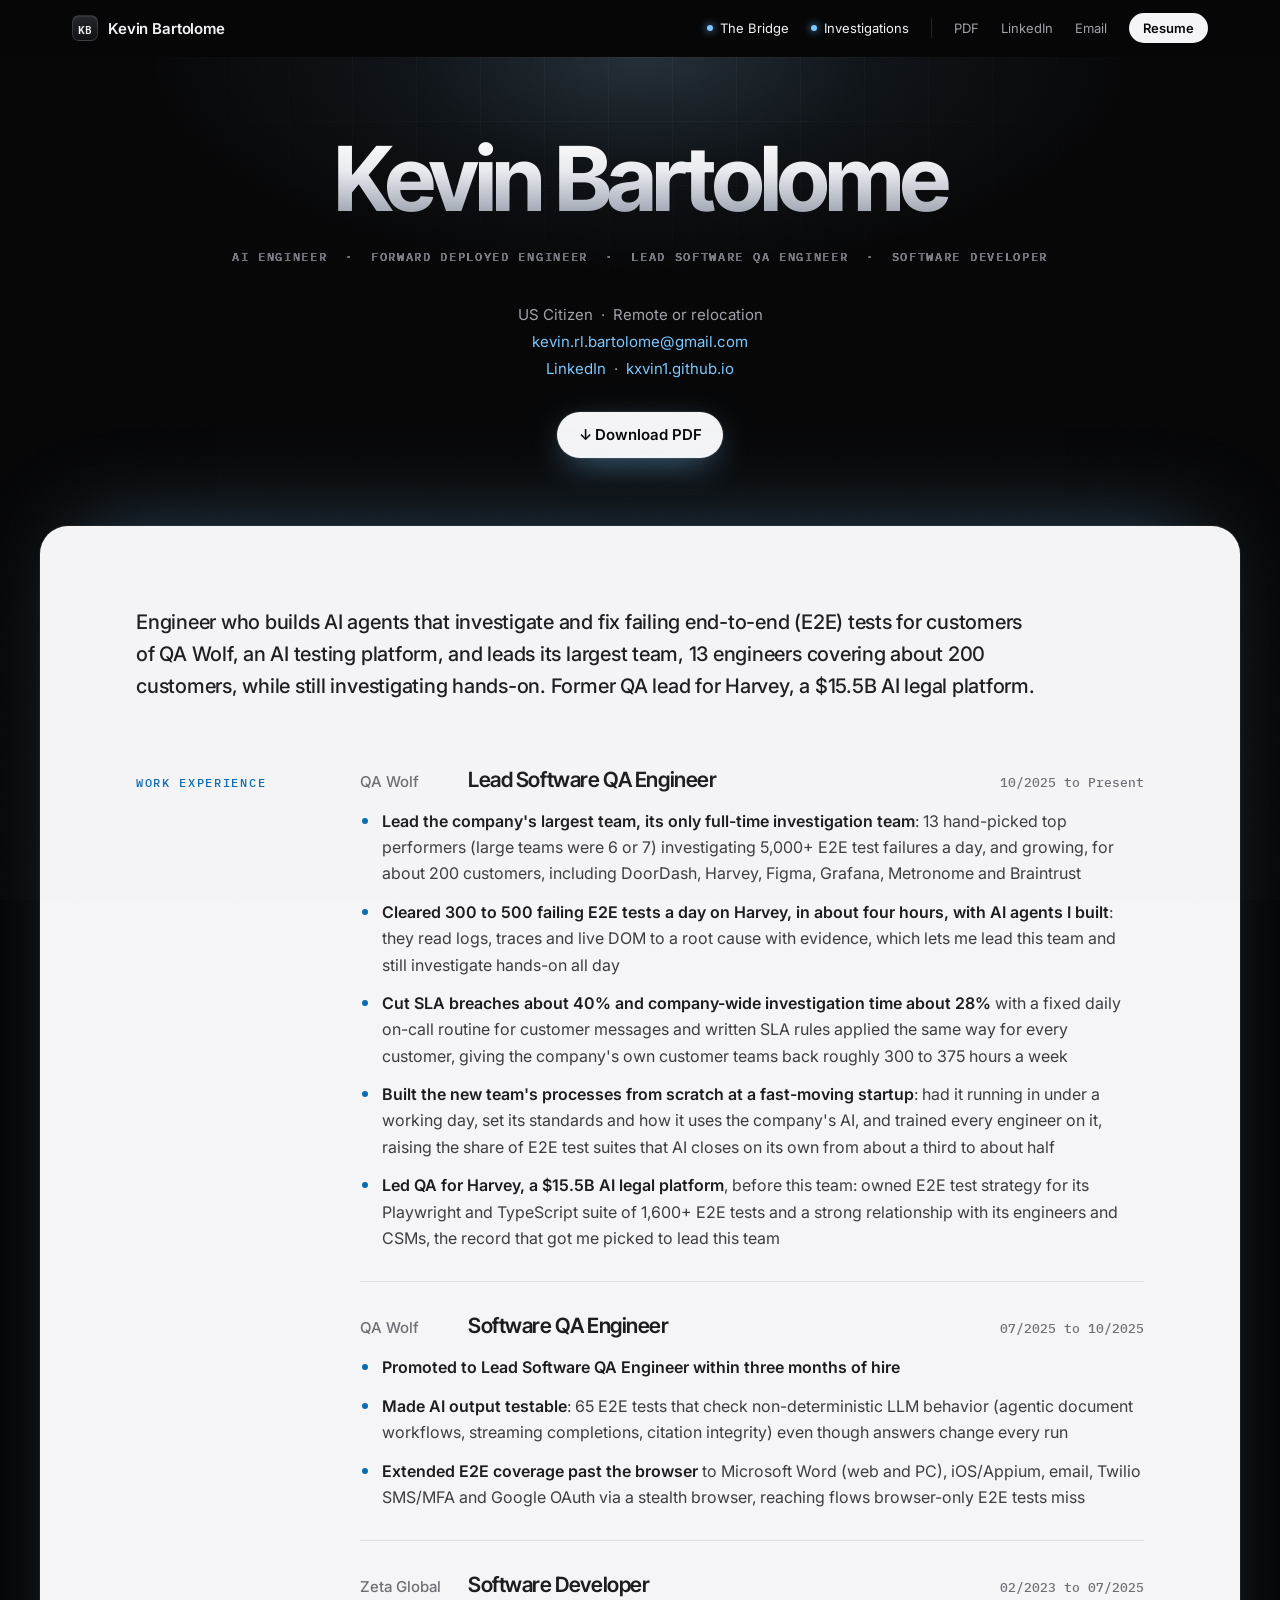
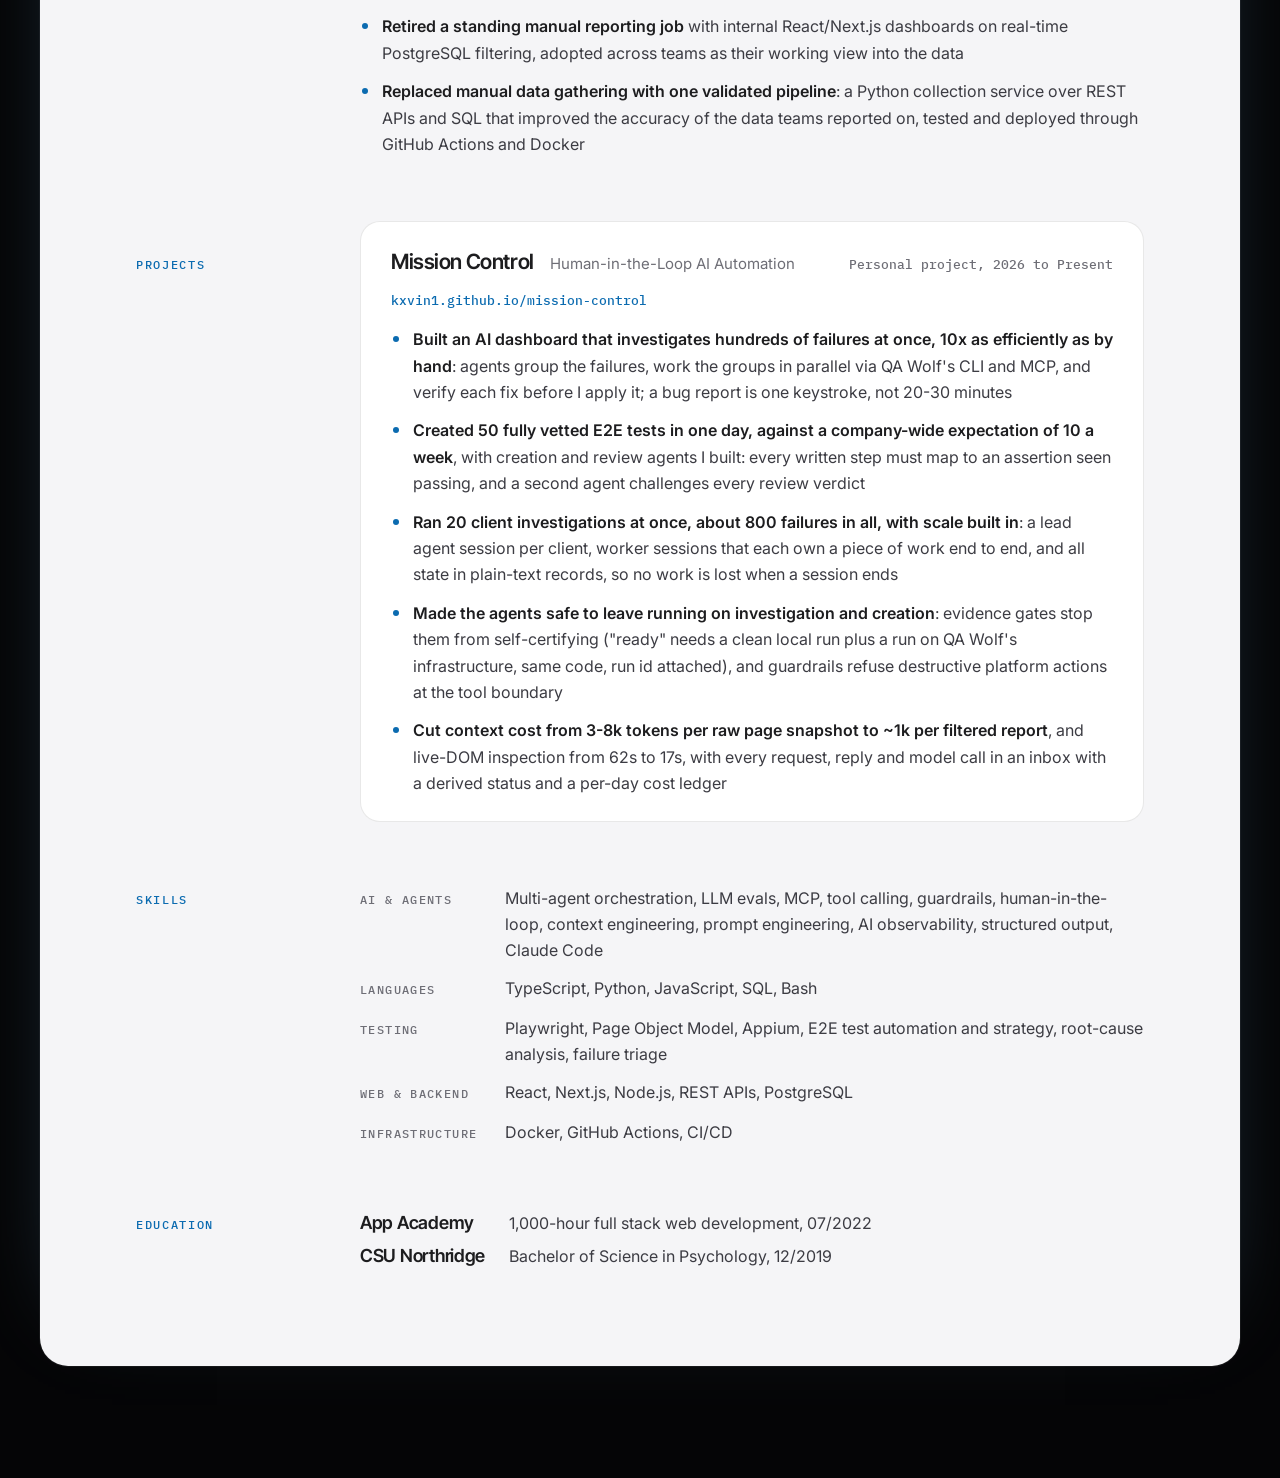
==== resume/index.html @ 2acf8f58 "Add files via upload" ====
<!doctype html>
<html lang="en">
<head>
<meta charset="utf-8">
<meta name="viewport" content="width=device-width,initial-scale=1">
<title>Kevin Bartolome &middot; Resume</title>
<meta name="description" content="Kevin Bartolome, AI Engineer, Forward Deployed Engineer, Lead Software QA Engineer and Software Developer. Resume.">
<link rel="preconnect" href="https://fonts.googleapis.com">
<link rel="preconnect" href="https://fonts.gstatic.com" crossorigin>
<link rel="stylesheet" href="https://fonts.googleapis.com/css2?family=IBM+Plex+Mono:wght@400;500&family=IBM+Plex+Sans+Condensed:wght@400;500;600;700&family=IBM+Plex+Sans:wght@400;500;600&display=swap">
<style>
:root{
  --ground:#070b12; --panel:#0d1420; --line:#173247; --line2:#0f2334;
  --cyan:#39d0ff; --fg:#dceefb; --body:#b9d3e4; --dim:#7fa3b8; --violet:#c9a7ff;
  --display:"IBM Plex Sans Condensed",system-ui,sans-serif;
  --sans:"IBM Plex Sans","Segoe UI",system-ui,sans-serif;
  --mono:"IBM Plex Mono",ui-monospace,Consolas,monospace;
}
/* the printed page and the PDF: these rules apply in print only; the screen view is site.css and the style after it.
   :root stays outside: html-to-pdf.mjs and resume-fit.mjs load the print faces only from top-level rules that name them */
@media print{
*{box-sizing:border-box}
body{margin:0; background:var(--ground); color:var(--body); font:400 15.5px/1.6 var(--sans);
  background-image:radial-gradient(900px 400px at 12% -10%,#102942 0%,rgba(7,11,18,0) 58%);
  background-repeat:no-repeat; background-attachment:fixed; -webkit-font-smoothing:antialiased}
.sheet{max-width:860px; margin-inline:auto; padding:34px 24px 70px}
a{color:var(--cyan)} a:focus-visible{outline:2px solid var(--cyan); outline-offset:3px}
h1,h2,h3{font-family:var(--display); color:var(--fg); margin:0}

.back{display:inline-block; font:500 11px/1.9 var(--mono); letter-spacing:.15em;
  text-transform:uppercase; color:var(--dim); text-decoration:none; margin-bottom:26px}
.back:hover{color:var(--cyan)}
.top{display:flex; flex-wrap:wrap; gap:18px 30px; align-items:flex-end;
  border-bottom:1px solid var(--line); padding-bottom:18px}
h1{font-weight:700; font-size:clamp(30px,5vw,40px); line-height:1.03; letter-spacing:-.015em}
h1 span{display:block; font:500 13px/1.6 var(--mono); letter-spacing:.16em; text-transform:uppercase;
  color:var(--cyan); margin-top:9px}
.contact{margin-left:auto; text-align:right; font-size:14px; line-height:1.75; color:var(--dim)}
.contact a{text-decoration:none} .contact a:hover{text-decoration:underline}
.dl{display:inline-flex; align-items:center; gap:8px; margin-top:12px; text-decoration:none;
  font:500 11.5px/1 var(--mono); letter-spacing:.13em; text-transform:uppercase;
  border:1px solid var(--cyan); color:var(--cyan); border-radius:2px; padding:9px 14px}
.dl:hover{background:#12384d}

h2{font-weight:600; font-size:12px; letter-spacing:.2em; text-transform:uppercase; color:var(--dim);
  margin:36px 0 4px; padding-bottom:8px; border-bottom:1px solid var(--line2)}
.job{padding:16px 0 4px; border-bottom:1px solid var(--line2)}
.job:last-child{border-bottom:0}
.jhead{display:flex; flex-wrap:wrap; gap:4px 14px; align-items:baseline; margin-bottom:9px}
.jhead h3{font-size:20px; font-weight:700}
.jhead .co{font-size:16px; font-family:var(--display); font-weight:600; color:var(--cyan)}
.jhead .when{margin-left:auto; font:500 12.5px/1.6 var(--mono); color:var(--dim); white-space:nowrap}
.jhead .sep{color:var(--dim); font-size:16px}
/* company gets a fixed column so every job TITLE starts on the same vertical axis:
   without it the title's x floats with the company name's length (2026-09-04) */
.jhead > .co:first-child{display:inline-block; min-width:88px}
ul.b{list-style:none; margin:0; padding:0}
ul.b li{padding:0 0 9px 14px; text-indent:-14px; font-size:15px; line-height:1.55}
ul.b li::before{content:"\25AA"; display:inline-block; width:14px; text-indent:0; color:var(--cyan); font-size:11px}
ul.b b{color:var(--fg); font-weight:600}

.proj{border:1px solid var(--line); border-left:2px solid var(--violet); border-radius:3px;
  background:var(--panel); padding:18px 20px 12px; margin-top:16px}
.proj .jhead h3{color:var(--fg)}
/* project DESCRIPTOR, not a name: dim and smaller so the reader never has to guess which
   half is the project title (2026-09-04) */
.jhead .tag{font-size:14px; font-family:var(--sans); color:var(--dim)}
.proj .link{font:500 12px/1.6 var(--mono); color:var(--cyan); margin:0 0 12px; display:block; text-decoration:none}
.proj .link:hover{text-decoration:underline}
.stack{margin:6px 0 0; font:500 12.5px/1.6 var(--mono); color:var(--dim)}

.skl{display:grid; grid-template-columns:max-content 1fr; gap:5px 16px; margin:14px 0 0}
.skl dt{font:500 11.5px/1.7 var(--mono); letter-spacing:.1em; text-transform:uppercase; color:var(--cyan)}
.skl dd{margin:0; font-size:14.5px; line-height:1.7; color:var(--body)}
.fill{background:#5a2a00; color:#ffcc66; border:1px dashed #ffcc66; border-radius:2px;
  padding:0 5px; font:500 12.5px var(--mono); white-space:nowrap}
.edu{display:flex; flex-wrap:wrap; gap:4px 12px; align-items:baseline; padding:10px 0;
  border-bottom:1px solid var(--line2); font-size:15px}
.edu:last-child{border-bottom:0}
.edu b{color:var(--fg); font-family:var(--display); font-size:17px; font-weight:600}
.edu .sep2{color:var(--dim); padding:0 4px}
.edu .when{margin-left:auto; font:500 12.5px var(--mono); color:var(--dim)}
@media (max-width:660px){
  .contact{margin-left:0; text-align:left} .jhead .when{margin-left:0; width:100%}
  .edu .when{margin-left:0; width:100%}
}
}

/* ---- print / PDF: a resume gets printed and read on paper, so the PDF is black on white ---- */
@media print{
  @page{margin:8.5mm 11mm}
  :root{--fg:#000; --body:#1a1a1a; --dim:#555; --cyan:#0b5f80; --violet:#4a3a6b; --line:#bbb; --line2:#ddd}
  /* PDF body face is Condensed, not IBM Plex Sans: css2 serves Plex Sans as a VARIABLE font and
     Chromium's print-to-PDF cannot embed variable faces, so it silently substituted DejaVu.
     Condensed is static, embeds cleanly, is the same family, and fits more per line on paper. */
  body{background:#fff!important; background-image:none!important; color:#1a1a1a;
    font-family:"IBM Plex Sans Condensed","Segoe UI",Arial,sans-serif;
    font-size:9.15pt; line-height:1.27}
  .sheet{max-width:none; padding:0; margin:0}
  .back,.dl{display:none!important}
  h1{font-size:16.5pt} h1 span{font-size:7pt; letter-spacing:.03em; color:#0b5f80; margin-top:2pt; white-space:nowrap}
  .contact{font-size:8.5pt; line-height:1.42} .contact a{color:#1a1a1a; text-decoration:none}
  h2{font-size:8.2pt; margin:5.5pt 0 1pt; padding-bottom:1.5pt; color:#555; border-bottom:.5pt solid #999}
  .top{padding-bottom:4.5pt; border-bottom:.75pt solid #999; column-gap:20px}
  .job{padding:3.4pt 0 0.5pt; border-bottom:.5pt solid #ddd; break-inside:avoid}
  .jhead{margin-bottom:2.4pt} .jhead .when{font-size:8.6pt}
  .jhead h3{font-size:11.8pt} .jhead .co{font-size:9.8pt}
  ul.b li{padding:0 0 1.7pt 10pt; text-indent:-10pt; font-size:9.15pt; line-height:1.27}
  ul.b li::before{width:10pt}
  .jhead > .co:first-child{min-width:52pt}
  ul.b li::before{color:#333}
  .proj{background:#fff; border:0; border-radius:0; padding:0; margin-top:3pt; break-inside:avoid}
  .proj .link{color:#0b5f80; font-size:8.5pt; margin-bottom:3pt}
  .jhead .tag{font-size:9pt; color:#555}
  .stack{font-size:8.8pt}
  .skl{gap:1pt 7pt; margin-top:1.5pt}
  .skl dt{font-size:8pt; line-height:1.27}
  .skl dd{font-size:9.15pt; line-height:1.27}
  .fill{background:#fff; color:#000; border:.5pt solid #000; padding:0 2pt; font-size:8.6pt}
  .edu{padding:1pt 0; font-size:9.4pt; border-bottom:0} .edu b{font-size:10.5pt} .edu .when{font-size:9pt}
}

@media print{
.sum{margin:14px 0 0; font-size:15px; line-height:1.6; color:var(--body)}
}
@media print{.sum{font-size:9.15pt; line-height:1.27; margin:3pt 0 0; color:#222}}
/* the site's top bar and the stage light are screen only */
@media print{[data-top],.stage-light{display:none!important}}
</style>
<link rel="stylesheet" href="https://fonts.googleapis.com/css2?family=Inter+Tight:wght@500;600;700&family=Inter:wght@400;500;600&display=swap" media="screen">
<link rel="stylesheet" href="/site.css" media="screen">
<style media="screen">
/* The screen view, in the site's premium dark style (site.css): its top bar, the resume's header as a dark opening and the body
   on the light reading sheet (.paper), as /mission-control's long text is. The rules above draw the printed page and the PDF only. */
/* site.css's .sheet (the landing's figure grid) and .top (its top bar) share their names with this page's print classes */
.sheet{position:relative;display:block;max-width:none;margin:0;padding:0 0 112px;border-top:0}
.sheet>.stage-light{bottom:auto;height:640px;padding:0;border:0}
.sheet>.top{position:relative;z-index:1;max-width:1000px;margin:0 auto;padding:76px 32px 68px;text-align:center;
  background:none;-webkit-backdrop-filter:none;backdrop-filter:none;border-bottom:0;transition:none}
.sheet>.top h1{font:700 clamp(44px,7vw,96px)/1.02 var(--display);letter-spacing:-.045em;margin:0;padding-bottom:.06em;
  background-size:100% 1.02em;background-repeat:repeat-y}
.sheet>.top h1 span{display:block;max-width:860px;margin:22px auto 0;font:500 12px/1.9 var(--mono);letter-spacing:.14em;
  text-transform:uppercase;color:var(--dim);text-wrap:balance}
.sheet>.top .contact{margin-top:26px;font-size:15px;line-height:1.8;color:var(--body)}
.sheet>.top .contact a:hover{text-decoration:underline;text-underline-offset:4px}
/* the Download PDF link drawn as the site's primary pill (.btn.pri); it keeps its one class, which the resume checks skip */
.sheet>.top .contact .dl{display:flex;align-items:center;gap:8px;width:max-content;height:46px;margin:30px auto 0;padding:0 22px;
  border-radius:999px;background:var(--fg);color:#050506;font:600 15px var(--sans);letter-spacing:-.005em;text-decoration:none;
  box-shadow:0 0 0 1px rgba(255,255,255,.08),0 10px 36px -10px rgba(var(--accent-rgb),.65);transition:background .2s,box-shadow .2s}
.sheet>.top .contact .dl:hover{background:#fff;box-shadow:0 0 0 1px rgba(255,255,255,.12),0 14px 44px -10px rgba(var(--accent-rgb),.85)}

/* the reading sheet: each section's label in a left column beside its content, one column below 960px */
.sheet>div.paper{display:grid;grid-template-columns:168px minmax(0,1fr);column-gap:56px;align-items:baseline;margin:0 auto;padding:80px 96px 96px;border:0}
.paper>*{grid-column:2;min-width:0}
.paper>.sum{grid-column:1/-1;max-width:900px;margin:0;font:500 20px/1.6 var(--sans);letter-spacing:-.012em;color:var(--ink)}
.paper>h2{grid-column:1;margin:64px 0 0;font:500 12px/28px var(--mono);letter-spacing:.14em;text-transform:uppercase;color:var(--blue)}
.paper>h2+*{margin-top:64px}
.paper .job{padding:0;border:0}
.paper .job+.job{margin-top:30px;padding-top:30px;border-top:1px solid var(--rule)}
.paper .jhead{display:flex;flex-wrap:wrap;align-items:baseline;gap:2px 16px;margin-bottom:12px}
.paper .jhead .co{min-width:92px;font:500 15px/28px var(--sans);color:var(--ink3)}
.paper .jhead h3{margin:0;font:600 21px/28px var(--display);letter-spacing:-.02em;color:var(--ink)}
.paper .jhead .tag{font-size:15px;color:var(--ink3)}
.paper .jhead .when{margin-left:auto;font:500 12.5px/28px var(--mono);color:var(--ink3);white-space:nowrap}
.paper ul.b{list-style:none;margin:0;padding:0}
.paper ul.b li{position:relative;padding:0 0 12px 22px;font-size:16px;line-height:1.65;color:var(--ink2)}
.paper ul.b li:last-child{padding-bottom:0}
.paper ul.b li::before{content:"";position:absolute;left:2px;top:10px;width:6px;height:6px;border-radius:50%;background:var(--blue)}
.paper ul.b b{color:var(--ink);font-weight:600}
.paper .proj{padding:26px 30px 24px;border:1px solid var(--rule);border-radius:20px;background:#fff}
.paper .proj .link{display:block;width:max-content;max-width:100%;margin:0 0 16px;font:500 12.5px/1.6 var(--mono);color:var(--blue)}
.paper .proj .link:hover{text-decoration:underline;text-underline-offset:3px}
.paper .skl{display:grid;grid-template-columns:max-content minmax(0,1fr);align-items:baseline;gap:12px 28px;margin:0}
.paper .skl dt{width:auto;padding:0;font:500 11.5px/26px var(--mono);letter-spacing:.12em;text-transform:uppercase;color:var(--ink3)}
.paper .skl dd{max-width:none;margin:0;font-size:16px;line-height:26px;color:var(--ink2)}
/* one school per line, its degree beside it, so the separator between the two is not drawn */
.paper .edu{display:grid;grid-template-columns:max-content minmax(0,1fr);align-items:baseline;gap:8px 24px;font-size:16px;line-height:1.6;color:var(--ink2)}
.paper .edu b{font:600 18px var(--display);letter-spacing:-.015em;color:var(--ink)}
.paper .edu .sep2{display:none}
@media (max-width:960px){.sheet>div.paper{display:block;padding:56px 40px 72px}.paper>h2{margin:52px 0 16px}.paper>h2+*{margin-top:0}}
@media (max-width:600px){.sheet{padding-bottom:72px}.sheet>.top{padding:52px 16px 48px}.sheet>.top h1 span{font-size:11px;letter-spacing:.1em}.sheet>div.paper{padding:40px 20px 56px}
  .paper>.sum{font-size:18px}.paper .jhead .co{min-width:0}.paper .jhead .when{margin-left:0;width:100%}.paper .proj{padding:22px 18px 20px}
  .paper .skl{grid-template-columns:minmax(0,1fr);gap:0}.paper .skl dd+dt{margin-top:12px}
  .paper .edu{grid-template-columns:minmax(0,1fr);gap:0}.paper .edu .sep2+b{margin-top:12px}}
</style>
</head>
<body>
<header class="top" data-top><div class="wrap">
  <a class="brand" href="/"><span class="mark">KB</span><span class="nm">Kevin Bartolome</span></a>
  <nav class="links" aria-label="Demo pages, resume and contact"><a class="demo" href="/bridge" target="_blank" rel="noopener">The Bridge</a><a class="demo" href="/investigations" target="_blank" rel="noopener">Investigations</a><a class="fold" href="/Kevin-Bartolome-Resume.pdf" target="_blank" rel="noopener">PDF</a><a class="fold-sm" href="https://www.linkedin.com/in/kevin-bartolome/" target="_blank" rel="noopener">LinkedIn</a><a class="fold" href="mailto:kevin.rl.bartolome@gmail.com" target="_blank" rel="noopener">Email</a><a class="pill" href="/resume" aria-current="page">Resume</a></nav>
</div></header>

<main>
<div class="sheet">
<div class="stage-light" aria-hidden="true"></div>

<header class="top">
  <h1 class="metal">Kevin Bartolome<span>AI Engineer &nbsp;&middot;&nbsp; Forward Deployed Engineer &nbsp;&middot;&nbsp; Lead Software QA Engineer &nbsp;&middot;&nbsp; Software Developer</span></h1>
  <div class="contact">
    US Citizen &nbsp;&middot;&nbsp; Remote or relocation<br>
    <a href="mailto:kevin.rl.bartolome@gmail.com">kevin.rl.bartolome@gmail.com</a><br>
    <a href="https://www.linkedin.com/in/kevin-bartolome/">LinkedIn</a> &nbsp;&middot;&nbsp;
    <a href="https://kxvin1.github.io/">kxvin1.github.io</a>
    <a class="dl" href="/Kevin-Bartolome-Resume.pdf" download>&darr; Download PDF</a>
  </div>
</header>

<div class="paper">
<p class="sum">Engineer who builds AI agents that investigate and fix failing end-to-end (E2E) tests for customers of QA Wolf, an AI testing platform, and leads its largest team, 13 engineers covering about 200 customers, while still investigating hands-on. Former QA lead for Harvey, a $15.5B AI legal platform.</p>

<h2>Work Experience</h2>

<div class="job">
  <div class="jhead"><span class="co">QA Wolf</span><h3>Lead Software QA Engineer</h3>
    <span class="when">10/2025 to Present</span></div>
  <ul class="b">
    <li><b>Lead the company's largest team, its only full-time investigation team</b>: 13 hand-picked top performers
    (large teams were 6 or 7) investigating 5,000+ E2E test failures a day, and growing, for about 200 customers, including
    DoorDash, Harvey, Figma, Grafana, Metronome and Braintrust</li>
    <li><b>Cleared 300 to 500 failing E2E tests a day on Harvey, in about four hours, with AI agents I built</b>: they
    read logs, traces and live DOM to a root cause with evidence, which lets me lead this team and still investigate
    hands-on all day</li>
    <li><b>Cut SLA breaches about 40% and company-wide investigation time about 28%</b> with a fixed daily on-call routine for customer messages and written SLA rules applied the same way for every customer, giving the company's own customer teams back roughly 300
    to 375 hours a week</li>
    <li><b>Built the new team's processes from scratch at a fast-moving startup</b>: had it running in under a working day, set its standards and how it uses the company's AI, and trained every engineer on it, raising the share of E2E test suites that AI closes on its own from about a third to about half</li>
    <li><b>Led QA for Harvey, a $15.5B AI legal platform</b>, before this team: owned E2E test strategy for its Playwright and TypeScript suite of 1,600+ E2E tests and a strong relationship with its engineers and CSMs, the record that got me picked to lead this
    team</li>
  </ul>
</div>

<div class="job">
  <div class="jhead"><span class="co">QA Wolf</span><h3>Software QA Engineer</h3>
    <span class="when">07/2025 to 10/2025</span></div>
  <ul class="b">
    <li><b>Promoted to Lead Software QA Engineer within three months of hire</b></li>
    <li><b>Made AI output testable</b>: 65 E2E tests that check non-deterministic LLM behavior (agentic document
    workflows, streaming completions, citation integrity) even though answers change every run</li>
    <li><b>Extended E2E coverage past the browser</b> to Microsoft Word (web and PC), iOS/Appium, email, Twilio SMS/MFA
    and Google OAuth via a stealth browser, reaching flows browser-only E2E tests miss</li>
  </ul>
</div>

<div class="job">
  <div class="jhead"><span class="co">Zeta Global</span><h3>Software Developer</h3>
    <span class="when">02/2023 to 07/2025</span></div>
  <ul class="b">
    <li><b>Retired a standing manual reporting job</b> with internal React/Next.js dashboards on real-time PostgreSQL
    filtering, adopted across teams as their working view into the data</li>
    <li><b>Replaced manual data gathering with one validated pipeline</b>: a Python collection service over REST APIs and
    SQL that improved the accuracy of the data teams reported on, tested and deployed through GitHub Actions and Docker</li>
  </ul>
</div>

<h2>Projects</h2>

<div class="job proj">
  <div class="jhead"><h3>Mission Control</h3>
    <span class="tag">Human-in-the-Loop AI Automation</span>
    <span class="when">Personal project, 2026 to Present</span></div>
  <a class="link" href="https://kxvin1.github.io/mission-control">kxvin1.github.io/mission-control</a>
  <ul class="b">
    <li><b>Built an AI dashboard that investigates hundreds of failures at once, 10x as
    efficiently as by hand</b>: agents group the failures, work the groups in parallel via QA Wolf's CLI and MCP,
    and verify each fix before I apply it; a bug report is one keystroke, not 20-30 minutes</li>
    <li><b>Created 50 fully vetted E2E tests in one day, against a company-wide expectation of 10 a week</b>, with
    creation and review agents I built: every written step must map to an assertion seen passing, and a second agent
    challenges every review verdict</li>
    <li><b>Ran 20 client investigations at once, about 800 failures in all, with scale built in</b>: a lead agent
    session per client, worker sessions that each own a piece of work end to end, and all state in plain-text records,
    so no work is lost when a session ends</li>
    <li><b>Made the agents safe to leave running on investigation and creation</b>: evidence gates stop them from self-certifying ("ready" needs a clean
    local run plus a run on QA Wolf's infrastructure, same code, run id attached), and guardrails refuse destructive
    platform actions at the tool boundary</li>
    <li><b>Cut context cost from 3-8k tokens per raw page snapshot to ~1k per filtered report</b>, and live-DOM inspection from 62s to 17s, with
    every request, reply and model call in an inbox with a derived status and a per-day cost ledger</li>
  </ul>
</div>

<h2>Skills</h2>
<dl class="skl">
  <dt>AI &amp; Agents</dt><dd>Multi-agent orchestration, LLM evals, MCP, tool calling, guardrails, human-in-the-loop,
    context engineering, prompt engineering, AI observability, structured output, Claude&nbsp;Code</dd>
  <dt>Languages</dt><dd>TypeScript, Python, JavaScript, SQL, Bash</dd>
  <dt>Testing</dt><dd>Playwright, Page Object Model, Appium, E2E test automation and strategy, root-cause analysis, failure triage</dd>
  <dt>Web &amp; Backend</dt><dd>React, Next.js, Node.js, REST APIs, PostgreSQL</dd>
  <dt>Infrastructure</dt><dd>Docker, GitHub Actions, CI/CD</dd>
</dl>

<h2>Education</h2>
<div class="edu"><b>App Academy</b><span>1,000-hour full stack web development, 07/2022</span>
  <span class="sep2">&middot;</span><b>CSU Northridge</b><span>Bachelor of Science in Psychology, 12/2019</span></div>

</div>
</div>
</main>
<script>
(function(){
  var top=document.querySelector("[data-top]");
  function onScroll(){top.classList.toggle("scrolled",scrollY>8)}
  addEventListener("scroll",onScroll,{passive:true});onScroll();
})();
</script>
</body>
</html>
---- site.css ----
/* The portfolio site's shared style: premium and dark. A near-black stage, one rationed ice-blue accent, big tight display
   type, and a lighter reading view for long text. */
:root{
  --ground:#050506;--surface:#0d0e11;--hair:rgba(255,255,255,.07);--hair2:rgba(255,255,255,.12);--hair3:rgba(255,255,255,.22);
  --fg:#f5f5f7;--body:#a1a1aa;--dim:#71717a;
  --accent:#7cc8ff;--accent-rgb:124,200,255;
  --amber:#f5b54a;--green:#5fd69a;--violet:#b9a4ff;--red:#ff7a7a;
  --display:"Inter Tight","Inter",system-ui,-apple-system,"Segoe UI",sans-serif;
  --sans:"Inter",system-ui,-apple-system,"Segoe UI",sans-serif;
  --mono:"IBM Plex Mono",ui-monospace,Consolas,monospace;
  --wrap:1200px;--toph:56px;--ease:cubic-bezier(.2,.7,.2,1);
}
*{box-sizing:border-box}
@media (prefers-reduced-motion:no-preference){html{scroll-behavior:smooth}}
body{margin:0;background:var(--ground);color:var(--body);font:16px/1.6 var(--sans);overflow-x:hidden;-webkit-font-smoothing:antialiased}
body::after{content:"";position:fixed;inset:0;pointer-events:none;z-index:90;opacity:.035;
  background-image:url("data:image/svg+xml,%3Csvg xmlns='http://www.w3.org/2000/svg' width='160' height='160'%3E%3Cfilter id='n'%3E%3CfeTurbulence type='fractalNoise' baseFrequency='.9' numOctaves='2' stitchTiles='stitch'/%3E%3C/filter%3E%3Crect width='100%25' height='100%25' filter='url(%23n)'/%3E%3C/svg%3E")}
a{color:var(--accent);text-decoration:none}
button{font:inherit;color:inherit}
p{margin:0}
.wrap{max-width:var(--wrap);margin:0 auto;padding:0 32px}
@media (max-width:600px){.wrap{padding:0 16px}}
.metal{background:linear-gradient(180deg,#fff 0%,#e9ebf0 42%,#8d95a3 100%);-webkit-background-clip:text;background-clip:text;color:transparent}
.eyebrow{font:500 12px/1.5 var(--mono);letter-spacing:.14em;text-transform:uppercase;color:var(--dim)}

/* top bar */
.top{position:sticky;top:0;z-index:40;background:rgba(5,5,6,.72);backdrop-filter:saturate(180%) blur(20px);-webkit-backdrop-filter:saturate(180%) blur(20px);border-bottom:1px solid transparent;transition:border-color .3s}
.top.scrolled{border-bottom-color:var(--hair)}
.top .wrap{display:flex;align-items:center;gap:16px;height:var(--toph)}
.brand{display:flex;align-items:center;gap:10px;color:var(--fg);font:600 15px var(--sans);letter-spacing:-.01em}
.mark{width:26px;height:26px;border-radius:7px;display:grid;place-items:center;font:600 11px var(--mono);color:var(--fg);
  background:linear-gradient(180deg,#22242b,#0f1013);border:1px solid var(--hair2);box-shadow:inset 0 1px 0 rgba(255,255,255,.08)}
.links{margin-left:auto;display:flex;align-items:center;gap:22px}
.links a{font-size:13px;color:var(--body);transition:color .2s}
.links a:hover{color:var(--fg)}
.links a.pill{color:#050506;background:var(--fg);border-radius:999px;padding:5px 14px;font-weight:600}
.links a.pill:hover{background:#fff;color:#050506}
.links a{white-space:nowrap}.links a.demo{color:var(--fg);display:inline-flex;align-items:center;gap:7px}
.links a.demo::before{content:"";width:6px;height:6px;border-radius:50%;background:var(--accent);box-shadow:0 0 8px var(--accent)}
.links a.demo:hover{color:#fff}
.links a.demo+a:not(.demo){padding-left:22px;border-left:1px solid var(--hair2)}
@media (max-width:600px){.links{gap:14px}.links a{font-size:12.5px}.links a.pill{padding:4px 12px}.links a.demo+a:not(.demo){padding-left:14px}}
/* a phone keeps both demo pages in the bar on one row: the name, then PDF and Email, then LinkedIn fold away as it narrows; Resume opens a
   page that carries all three */
@media (max-width:760px){.brand .nm{display:none}}
@media (max-width:560px){.links a.fold{display:none}}
@media (max-width:420px){.links{gap:12px}.links a.fold-sm{display:none}}
@media (max-width:360px){.links{gap:10px}.links a{font-size:12px}.links a.demo::before{display:none}}
@media (max-width:420px){.announce .yr{display:none}}

/* buttons */
.btn{display:inline-flex;align-items:center;justify-content:center;gap:8px;height:46px;padding:0 22px;border-radius:999px;font:600 15px var(--sans);
  letter-spacing:-.005em;color:var(--fg);border:1px solid var(--hair2);background:rgba(255,255,255,.03);cursor:pointer;
  transition:background .2s,border-color .2s,box-shadow .2s,transform .2s}
.btn:hover{border-color:var(--hair3);background:rgba(255,255,255,.07)}
.btn.pri{background:var(--fg);color:#050506;border-color:var(--fg);box-shadow:0 0 0 1px rgba(255,255,255,.08),0 10px 36px -10px rgba(var(--accent-rgb),.65)}
.btn.pri:hover{background:#fff;box-shadow:0 0 0 1px rgba(255,255,255,.12),0 14px 44px -10px rgba(var(--accent-rgb),.85)}
.btn.link{border-color:transparent;background:none;color:var(--accent);padding:0 10px}
.btn.link::after{content:"›";font-size:20px;line-height:1;transform:translateY(-1px)}
.btn.link:hover{background:none;text-decoration:underline;text-underline-offset:4px}
.ctas{display:flex;gap:12px;flex-wrap:wrap;justify-content:center}
/* the hero's See it running: its label opens the previews, each page name opens that page */
.btn.runpick{padding:0 6px 0 0;gap:0;cursor:default}
.runpick a{display:inline-flex;align-items:center;height:100%;color:var(--fg);padding:0 14px;border-radius:999px;transition:background .2s,color .2s}
.runpick .rp-lead{padding-left:22px;color:var(--body);font-weight:500}
.runpick .rp-go{gap:7px}.runpick .rp-go::before{content:"";width:6px;height:6px;border-radius:50%;background:var(--accent);box-shadow:0 0 8px var(--accent)}
.runpick a:hover{background:rgba(255,255,255,.07);color:#fff}
.runpick .rp-lead+.rp-go{border-left:1px solid var(--hair2);border-radius:0 999px 999px 0}
.go .btn+.btn{margin-left:8px}

/* hero: a lit stage, the name as the product, the four figures as its spec strip */
.hero{position:relative;overflow:hidden;padding:64px 0 176px;text-align:center}
.stage-light{position:absolute;inset:0;pointer-events:none;
  background:radial-gradient(55% 48% at 50% 0%,rgba(var(--accent-rgb),.13),transparent 70%),radial-gradient(26% 26% at 50% 0%,rgba(255,255,255,.07),transparent 70%)}
.stage-light::after{content:"";position:absolute;inset:0;background-image:linear-gradient(rgba(255,255,255,.035) 1px,transparent 1px),linear-gradient(90deg,rgba(255,255,255,.035) 1px,transparent 1px);
  background-size:64px 64px;background-position:center top;-webkit-mask-image:radial-gradient(60% 55% at 50% 0%,#000,transparent 75%);mask-image:radial-gradient(60% 55% at 50% 0%,#000,transparent 75%)}
.hero-in{position:relative}
.announce{display:inline-flex;align-items:center;gap:10px;padding:6px 8px 6px 14px;border-radius:999px;border:1px solid var(--hair2);background:rgba(255,255,255,.03);
  font:500 13px var(--sans);color:var(--body);transition:border-color .2s,color .2s}
.announce:hover{border-color:var(--hair3);color:var(--fg)}
.announce .dot{width:6px;height:6px;border-radius:50%;background:var(--accent);box-shadow:0 0 10px var(--accent)}
.announce .ar{display:grid;place-items:center;width:22px;height:22px;border-radius:50%;background:rgba(255,255,255,.07);color:var(--fg);font-size:15px;line-height:1}
.hero .eyebrow{margin:32px auto 0;max-width:960px;text-wrap:balance}
.hero h1{font:700 clamp(52px,10vw,132px)/.95 var(--display);letter-spacing:-.045em;margin:20px 0 0;padding-bottom:.06em}
.deck{font:500 clamp(19px,2vw,24px)/1.45 var(--sans);letter-spacing:-.012em;color:var(--body);max-width:780px;margin:28px auto 0;text-wrap:balance}
.deck .lit{color:var(--fg)}
.meta{font-size:14px;color:var(--dim);margin-top:16px}
.hero .ctas{margin-top:36px}
.specs{display:grid;grid-template-columns:repeat(4,1fr);max-width:1080px;margin:60px auto 0;padding:0}
.specs>div{padding:4px 20px;border-left:1px solid var(--hair2)}
.specs>div:first-child{border-left:0}
.specs dt{font:600 clamp(36px,4vw,56px)/1 var(--display);letter-spacing:-.04em;padding-bottom:.06em;white-space:nowrap}
.specs dd{margin:12px auto 0;font-size:14px;line-height:1.45;color:var(--body);max-width:210px}
.horizon{position:absolute;left:0;right:0;bottom:0;height:150px;overflow:hidden;pointer-events:none}
.horizon::before{content:"";position:absolute;left:50%;top:44px;width:max(2400px,180vw);height:2400px;transform:translateX(-50%);border-radius:50%;
  border-top:1px solid rgba(var(--accent-rgb),.55);background:radial-gradient(40% 6% at 50% 0%,rgba(var(--accent-rgb),.16),transparent 100%);
  box-shadow:0 -24px 80px -24px rgba(var(--accent-rgb),.45);
  -webkit-mask-image:linear-gradient(90deg,transparent 30%,#000 44%,#000 56%,transparent 70%);mask-image:linear-gradient(90deg,transparent 30%,#000 44%,#000 56%,transparent 70%)}
@media (max-width:860px){.specs{grid-template-columns:repeat(2,1fr);margin-top:56px}.specs>div{padding:22px 12px;border-left:0}
  .specs>div:nth-child(even){border-left:1px solid var(--hair2)}.specs>div:nth-child(n+3){border-top:1px solid var(--hair2)}}
@media (max-width:600px){.hero{padding:56px 0 120px}.hero .eyebrow{letter-spacing:.1em;font-size:11px}.hero .ctas .btn.pri{width:100%}
  .hero .ctas .btn.runpick{width:100%;justify-content:space-between;padding:0 4px 0 0}.runpick a{padding:0 10px;font-size:14px}.runpick .rp-lead{padding-left:16px;font-size:13px}
  .horizon::before{-webkit-mask-image:linear-gradient(90deg,transparent 42%,#000 47%,#000 53%,transparent 58%);mask-image:linear-gradient(90deg,transparent 42%,#000 47%,#000 53%,transparent 58%)}}

/* sections */
section{position:relative}
.story,.running{padding:140px 0}
.sec-head{text-align:center;max-width:900px;margin:0 auto}
.sec-head h2{font:600 clamp(34px,5vw,64px)/1.04 var(--display);letter-spacing:-.035em;color:var(--fg);margin:16px 0 0;text-wrap:balance}
.sec-head .sub{font-size:17px;color:var(--body);margin-top:16px}
@media (max-width:600px){.story,.running{padding:88px 0}}

/* the three beats as keynote chapters, with a rail that tracks where you are */
.chapters{display:grid;grid-template-columns:260px 1fr;gap:72px;margin-top:96px}
.rail{position:sticky;top:calc(var(--toph) + 48px);align-self:start;display:flex;flex-direction:column;gap:4px;padding-left:20px}
.rail-line{position:absolute;left:0;top:10px;bottom:10px;width:1px;background:var(--hair2)}
.rail-line span{position:absolute;left:0;top:0;width:1px;height:0;background:linear-gradient(180deg,var(--accent),#fff);box-shadow:0 0 10px rgba(var(--accent-rgb),.8)}
.rail-item{display:grid;grid-template-columns:34px 1fr;gap:4px;padding:12px 14px;border-radius:14px;color:var(--dim);transition:background .3s}
.rail-item:hover{background:rgba(255,255,255,.025)}
.rail-item .no{font:500 12px/22px var(--mono);color:var(--dim);transition:color .3s}
.rail-item .rt{display:flex;flex-direction:column}
.rail-item .st{font:600 15px/22px var(--sans);color:var(--body);transition:color .3s}
.rail-item .ss{font-size:13px;line-height:1.45;color:var(--dim);margin-top:2px}
.rail-item.on{background:rgba(255,255,255,.04)}
.rail-item.on .no{color:var(--accent)}
.rail-item.on .st{color:var(--fg)}
.beats{display:flex;flex-direction:column;gap:140px;min-width:0}
.beat{scroll-margin-top:calc(var(--toph) + 48px)}
.beat .lab{font:500 12px var(--mono);letter-spacing:.14em;text-transform:uppercase;color:var(--accent)}
.beat h3{font:600 clamp(30px,3.6vw,48px)/1.08 var(--display);letter-spacing:-.03em;color:var(--fg);margin:16px 0 20px;max-width:800px;text-wrap:balance}
.beat .body,.feature .body,.close .body{font-size:18px;line-height:1.65;color:var(--body);max-width:680px}
.visual{margin-top:40px}
.glass{background:linear-gradient(180deg,rgba(255,255,255,.04),rgba(255,255,255,.012));border:1px solid var(--hair);border-radius:22px;box-shadow:inset 0 1px 0 rgba(255,255,255,.05)}
@media (max-width:860px){
  .chapters{grid-template-columns:1fr;gap:40px;margin-top:56px}
  .rail{top:var(--toph);z-index:20;flex-direction:row;display:grid;grid-template-columns:repeat(3,1fr);gap:6px;padding:10px 0;margin:0 -16px;padding-left:16px;padding-right:16px;
    background:rgba(5,5,6,.86);backdrop-filter:blur(16px);-webkit-backdrop-filter:blur(16px);border-bottom:1px solid var(--hair)}
  .rail-line,.rail-item .ss{display:none}
  .rail-item{grid-template-columns:1fr;gap:0;padding:6px 8px;text-align:center;border-radius:10px}
  .rail-item .no{font-size:10.5px;line-height:16px}.rail-item .st{font-size:13px;line-height:18px}
  .beats{gap:96px}.beat{scroll-margin-top:calc(var(--toph) + 84px)}}

/* beat 1: the pile */
.v-problem{display:grid;grid-template-columns:250px 1fr;gap:16px}
.bigfig{display:flex;flex-direction:column;justify-content:center;padding:28px}
.bigfig .n{font:600 64px/1 var(--display);letter-spacing:-.045em;padding-bottom:.06em}
.bigfig .l{font-size:14px;line-height:1.45;color:var(--body);margin-top:12px}
.stack{display:flex;flex-direction:column;gap:8px;padding:16px;min-width:0}
.fail{display:flex;gap:12px;align-items:center;font:13px var(--mono);padding:11px 14px;border-radius:12px;background:rgba(255,122,122,.045);border:1px solid rgba(255,122,122,.16);color:#ecc9c9;min-width:0}
.fail .x{color:var(--red)}
.fail .ft{min-width:0}
.fail .who{margin-left:auto;color:var(--dim);white-space:nowrap}
.more{font:13px var(--mono);color:var(--dim);padding:4px 14px 0}
@media (max-width:600px){.v-problem{grid-template-columns:1fr}.fail{flex-wrap:wrap;gap:4px 10px}.fail .who{margin-left:22px;width:100%}}

/* beat 2: the pipeline, with a light running along it */
.pipe-wrap{position:relative}
.pipe{list-style:none;margin:0;padding:0;display:grid;grid-template-columns:repeat(5,1fr);gap:12px;position:relative}
.pipe::before{content:"";position:absolute;left:6px;right:6px;top:21px;height:1px;background:linear-gradient(90deg,var(--hair3),var(--hair3) 80%,rgba(var(--accent-rgb),.7))}
.pulse{position:absolute;left:6px;right:6px;top:19px;height:5px;z-index:1;pointer-events:none;filter:blur(1.5px);
  background:linear-gradient(90deg,transparent,rgba(var(--accent-rgb),.95),transparent);background-size:18% 100%;background-repeat:no-repeat;animation:run 4.8s linear infinite}
@keyframes run{from{background-position:-30% 0}to{background-position:130% 0}}
.pipe li{position:relative;padding-top:48px;display:flex;flex-direction:column}
.pipe li::before{content:"";position:absolute;top:15px;left:0;width:13px;height:13px;border-radius:50%;background:var(--ground);border:1px solid var(--hair3);box-shadow:0 0 0 5px var(--ground);z-index:2}
.pipe li>span{display:block}
.pipe .k{font:500 11px var(--mono);letter-spacing:.12em;text-transform:uppercase;color:var(--dim)}
.pipe .v{font-size:14px;line-height:1.45;color:var(--fg);margin-top:8px}
.trio>span{display:block;margin:0 0 9px;font-size:13px;line-height:1.4}
.trio b{display:block;font:500 10.5px var(--mono);letter-spacing:.12em;text-transform:uppercase;color:var(--accent);margin-bottom:2px}
.pipe li.gate::before{border-color:#fff;box-shadow:0 0 0 5px var(--ground),0 0 14px rgba(255,255,255,.35)}
.pipe li.gate .k{color:var(--fg)}
.pipe li.you::before{background:var(--accent);border-color:var(--accent);box-shadow:0 0 0 5px var(--ground),0 0 18px var(--accent)}
.pipe li.you .k{color:var(--accent)}
.loop{display:flex;gap:12px;align-items:baseline;margin-top:36px;padding:16px 20px;border-radius:16px;border:1px dashed var(--hair2);font-size:15px;color:var(--body)}
.loop .g{color:var(--accent);font-size:17px}
@media (max-width:860px){
  .pipe{grid-template-columns:1fr;gap:22px}
  .pipe::before{left:6px;right:auto;top:8px;bottom:8px;width:1px;height:auto;background:var(--hair3)}
  .pulse{display:none}
  .pipe li{padding:0 0 0 34px}.pipe li::before{top:3px}}

/* beat 3: the spec sheet */
.sheet{display:grid;grid-template-columns:1fr 1fr;margin:40px 0 0;border-top:1px solid var(--hair2)}
.sheet>div{padding:32px 32px 32px 0;border-bottom:1px solid var(--hair2)}
.sheet>div:nth-child(even){padding:32px 0 32px 32px;border-left:1px solid var(--hair2)}
.sheet dt{font:600 clamp(44px,5vw,64px)/1 var(--display);letter-spacing:-.04em;padding-bottom:.06em;width:max-content}
.sheet dd{margin:14px 0 0;font-size:15px;line-height:1.55;color:var(--body);max-width:400px}
@media (max-width:600px){.sheet{grid-template-columns:1fr}.sheet>div,.sheet>div:nth-child(even){padding:26px 0;border-left:0}}

/* see it running: one lit device, a switch between the two pages */
.running::before{content:"";position:absolute;left:0;right:0;top:0;height:1px;background:linear-gradient(90deg,transparent,var(--hair2),transparent)}
.switch{display:flex;width:max-content;max-width:100%;margin:44px auto 0;padding:4px;border-radius:999px;border:1px solid var(--hair2);background:rgba(255,255,255,.03)}
.sw{border:0;background:none;padding:9px 22px;border-radius:999px;cursor:pointer;color:var(--body);font:600 14px var(--sans);transition:background .3s,color .3s}
.sw:hover{color:var(--fg)}
.sw.on{background:var(--fg);color:#050506}
.screen{display:none}
.screen.on{display:block;animation:fade .6s var(--ease)}
@keyframes fade{from{opacity:0}to{opacity:1}}
.under{text-align:center;margin:40px auto 0;max-width:640px}
.under .q{font:500 12px var(--mono);letter-spacing:.14em;text-transform:uppercase;color:var(--accent)}
.under .cap{font-size:17px;line-height:1.55;color:var(--body);margin-top:10px}
.stage{position:relative;perspective:1800px;margin-top:40px}
.device{position:relative;z-index:1;max-width:980px;margin:0 auto;padding:10px;border-radius:24px;background:linear-gradient(180deg,#1c1d22,#0c0d10);
  border:1px solid rgba(255,255,255,.1);box-shadow:0 0 0 1px rgba(0,0,0,.6),0 50px 120px -40px rgba(var(--accent-rgb),.4),0 30px 60px -24px rgba(0,0,0,.9);
  transform-origin:50% 0;transition:transform 1.4s var(--ease),opacity 1.4s var(--ease)}
html.motion .stage .device{transform:rotateX(16deg) scale(.93) translateY(24px);opacity:.55}
html.motion .stage.in .device{transform:none;opacity:1}
.reflect{position:absolute;left:10%;right:10%;bottom:-60px;height:120px;border-radius:50%;background:radial-gradient(closest-side,rgba(var(--accent-rgb),.22),transparent);filter:blur(10px);pointer-events:none}
.go{text-align:center;margin-top:56px}
@media (max-width:600px){.device{padding:6px;border-radius:18px}.sw{padding:8px 16px}}

/* the demo panels: real page shapes on invented data */
.frame{background:#08090b;border:1px solid rgba(255,255,255,.06);border-radius:15px;overflow:hidden;text-align:left;max-width:100%}
.frame .bar{display:flex;align-items:center;gap:8px;padding:10px 14px;background:linear-gradient(180deg,#121317,#0c0d10);border-bottom:1px solid var(--hair);font:12px var(--mono);color:var(--body)}
.frame .bar .dot{width:7px;height:7px;border-radius:50%;background:var(--accent);box-shadow:0 0 8px var(--accent)}
.frame .bar .demo{margin-left:auto;border:1px solid var(--hair2);color:var(--body);border-radius:999px;padding:0 9px;font-size:11px;white-space:nowrap}
.vit{display:flex;gap:6px 18px;flex-wrap:wrap;padding:10px 14px;border-bottom:1px solid var(--hair);font:12.5px var(--mono);color:var(--body)}
.vit b{color:var(--fg);font-weight:500}
.tabs{display:flex;gap:2px;padding:6px 10px 0;border-bottom:1px solid var(--hair);overflow-x:auto}
.tab{background:none;border:0;border-bottom:2px solid transparent;padding:8px 12px;cursor:pointer;color:var(--dim);font:500 13.5px var(--sans);white-space:nowrap;transition:color .2s}
.tab:hover{color:var(--body)}
.tab.on{color:var(--fg);border-bottom-color:var(--accent)}
.tab .c{font:12px var(--mono);margin-left:6px;color:var(--dim)}
.tab.on .c{color:var(--accent)}
.pane{display:none;padding:8px}
.pane.on{display:block}
.row{display:flex;gap:12px;align-items:flex-start;padding:10px;border-radius:10px;cursor:pointer;border-left:3px solid transparent;transition:background .2s}
.row:hover{background:rgba(255,255,255,.03)}
.row.sel{background:rgba(255,255,255,.05)}
.row>div{min-width:0}
.row .ic{flex:none;width:8px;height:8px;border-radius:50%;margin-top:7px}
.row .tt{color:var(--fg);font-size:14px;line-height:1.4}
.row .why{color:var(--dim);font-size:13px;line-height:1.45;margin-top:2px}
.row .tm{margin-left:auto;font:12px var(--mono);color:var(--dim);white-space:nowrap}
.row.you{border-left-color:var(--amber)}.row.you .ic{background:var(--amber);box-shadow:0 0 10px rgba(245,181,74,.55)}
.row.run .ic{background:var(--accent);box-shadow:0 0 10px rgba(var(--accent-rgb),.7)}
.row.wait .ic{background:var(--violet)}
.row.done .ic{background:var(--green)}
.detail{display:none;margin:2px 10px 10px 33px;padding:12px 14px;border:1px solid var(--hair);border-radius:12px;background:rgba(255,255,255,.02);font-size:13.5px}
.detail.on{display:block}
.detail dl{display:grid;grid-template-columns:auto 1fr;gap:6px 14px;margin:0}
.detail dt{color:var(--dim);font:12px var(--mono);padding-top:2px}
.detail dd{margin:0;color:var(--fg)}
.verdict{padding:16px;border-bottom:1px solid var(--hair)}
.verdict .vl{color:var(--fg);font-size:15px;line-height:1.5}
.nums{display:grid;grid-template-columns:repeat(4,1fr);gap:8px;margin-top:12px}
.nums div{border:1px solid var(--hair);border-radius:12px;padding:12px 8px;text-align:center;background:rgba(255,255,255,.02)}
.nums b{display:block;font:600 26px/1 var(--display);letter-spacing:-.02em;color:var(--fg)}
.nums span{display:block;font-size:12px;color:var(--dim);margin-top:6px}
.grp{display:flex;gap:14px;padding:12px 16px;border-bottom:1px solid var(--hair);font-size:14px;align-items:center;color:var(--body)}
.grp:last-child{border-bottom:0}
.grp .gn{font:12px var(--mono);color:var(--dim);flex:none}
.grp .gs{margin-left:auto;font:12px var(--mono);white-space:nowrap}
.gs.ok{color:var(--green)}.gs.wk{color:var(--accent)}.gs.bug{color:var(--red)}.gs.ask{color:var(--amber)}
@media (max-width:600px){.nums{grid-template-columns:repeat(2,1fr)}.grp{flex-wrap:wrap;gap:4px 12px}.grp .gs{margin-left:0}
  .detail{margin-left:10px}.row .tm{font-size:11px}}

/* the long read, as the feature card */
.long{padding:40px 0 120px}
.feature{position:relative;display:grid;grid-template-columns:1.5fr 1fr;gap:56px;align-items:center;padding:64px;border-radius:30px;
  background:radial-gradient(70% 120% at 0% 0%,rgba(var(--accent-rgb),.11),transparent 60%),linear-gradient(180deg,#0e0f13,#08090b)}
.feature::before{content:"";position:absolute;inset:0;border-radius:inherit;padding:1px;pointer-events:none;
  background:linear-gradient(135deg,rgba(var(--accent-rgb),.6),rgba(255,255,255,.08) 38%,rgba(255,255,255,.04) 68%,rgba(var(--accent-rgb),.3));
  -webkit-mask:linear-gradient(#000 0 0) content-box,linear-gradient(#000 0 0);-webkit-mask-composite:xor;mask-composite:exclude}
.feature h2{font:600 clamp(28px,3.4vw,44px)/1.1 var(--display);letter-spacing:-.03em;color:var(--fg);margin:16px 0 18px;text-wrap:balance}
.feature .btn{margin-top:32px}
.covers{list-style:none;margin:0;padding:0;border-top:1px solid var(--hair2)}
.covers li{padding:14px 0;border-bottom:1px solid var(--hair2);font:500 14px var(--mono);color:var(--fg);display:flex;align-items:center;gap:12px}
.covers li::before{content:"";width:5px;height:5px;border-radius:50%;background:var(--accent);box-shadow:0 0 8px var(--accent)}
@media (max-width:860px){.feature{grid-template-columns:1fr;gap:36px;padding:36px 24px}.long{padding:24px 0 88px}}

/* closing band: the resume, as the launch page's last call */
.close{padding:140px 0 160px;text-align:center;overflow:hidden}
.close::before{content:"";position:absolute;inset:auto 0 0 0;height:420px;pointer-events:none;background:radial-gradient(45% 70% at 50% 100%,rgba(var(--accent-rgb),.12),transparent 70%)}
.close .wrap{position:relative}
.close h2{font:600 clamp(34px,5vw,64px)/1.04 var(--display);letter-spacing:-.035em;margin:16px auto 0;max-width:900px;padding-bottom:.06em;text-wrap:balance}
.close .body{margin:20px auto 0}
.close .ctas{margin-top:36px}
@media (max-width:600px){.close{padding:96px 0 112px}}

footer{border-top:1px solid var(--hair);padding:28px 0 56px;color:var(--dim);font-size:13px}
footer .wrap{display:flex;gap:24px;flex-wrap:wrap}
footer a{color:var(--body)}
footer a:hover{color:var(--fg)}
footer .fine{margin-left:auto}
@media (max-width:600px){footer .fine{margin-left:0;width:100%}}

/* entrance and reveal motion: only when motion is allowed (the head script sets html.motion) */
@keyframes rise{from{opacity:0;transform:translateY(22px)}to{opacity:1;transform:none}}
html.motion .hero-in>*{animation:rise 1.1s var(--ease) both}
html.motion .hero-in>:nth-child(2){animation-delay:.08s}
html.motion .hero-in>:nth-child(3){animation-delay:.16s}
html.motion .hero-in>:nth-child(4){animation-delay:.26s}
html.motion .hero-in>:nth-child(5){animation-delay:.34s}
html.motion .hero-in>:nth-child(6){animation-delay:.42s}
html.motion .hero-in>:nth-child(7){animation-delay:.55s}
html.motion [data-reveal]{opacity:0;transform:translateY(28px);transition:opacity 1s var(--ease),transform 1s var(--ease)}
html.motion [data-reveal].in{opacity:1;transform:none}
@media (prefers-reduced-motion:reduce){.pulse{display:none}.screen.on{animation:none}}

/* footnotes: every figure carries one, and it opens its line in the Sources list */
.cite{display:inline-block;margin-left:3px;padding:0 5px;min-width:18px;border-radius:6px;font:500 10.5px/16px var(--mono);text-align:center;
  vertical-align:super;color:var(--accent);background:rgba(var(--accent-rgb),.09);border:1px solid rgba(var(--accent-rgb),.22);
  text-decoration:none;-webkit-text-fill-color:currentColor;transition:background .2s,border-color .2s}
.cite:hover,.cite:focus-visible{background:rgba(var(--accent-rgb),.2);border-color:rgba(var(--accent-rgb),.5)}
.specs dd .cite,.sheet dd .cite{vertical-align:1px}

/* sources: each figure's line on the resume */
.sources{padding:96px 0 72px}
.sources::before{content:"";position:absolute;left:0;right:0;top:0;height:1px;background:linear-gradient(90deg,transparent,var(--hair2),transparent)}
.sources h2{font:600 clamp(24px,2.6vw,32px)/1.15 var(--display);letter-spacing:-.025em;color:var(--fg);margin:14px 0 0}
.sources .sub{margin-top:10px;color:var(--body);font-size:15px}
.src{list-style:none;margin:32px 0 0;padding:0;border-top:1px solid var(--hair2);counter-reset:src}
.src li{display:grid;grid-template-columns:44px 1fr auto;gap:6px 18px;align-items:baseline;padding:16px 12px;border-bottom:1px solid var(--hair2);
  scroll-margin-top:calc(var(--toph) + 24px);border-radius:10px;transition:background .6s}
.src li:target{background:rgba(var(--accent-rgb),.08)}
.src .n{font:500 12px var(--mono);color:var(--accent)}
.src .f{color:var(--fg);font-size:15px;line-height:1.5}
.src .w{display:block;font:500 12px/1.6 var(--mono);color:var(--dim);margin-top:4px;letter-spacing:.02em}
.src .open{font:500 13px var(--sans);white-space:nowrap}
.src .open::after{content:" ›"}
.src .open:hover{text-decoration:underline;text-underline-offset:4px}
@media (max-width:600px){.src li{grid-template-columns:32px 1fr;padding:14px 4px}.src .open{grid-column:2}}

/* the long read: a dark opening, then a lighter reading view for the body (long text is harder to read on near-black) */
.cs-hero{position:relative;overflow:hidden;padding:72px 0 64px;text-align:center}
.cs-hero .eyebrow{color:var(--dim)}
.cs-hero h1{font:700 clamp(36px,5.6vw,72px)/1.02 var(--display);letter-spacing:-.04em;margin:20px auto 0;max-width:1000px;padding-bottom:.06em;text-wrap:balance}
.cs-hero .deck{margin-top:24px;max-width:760px}
.cs-hero .specs{margin-top:48px}
.paper{--ink:#1d1d1f;--ink2:#3c3c43;--ink3:#6e6e76;--rule:rgba(0,0,0,.09);--blue:#0b6bb0;
  position:relative;z-index:1;background:#f5f5f7;color:var(--ink2);border-radius:28px;margin:24px auto 0;max-width:1200px;
  box-shadow:0 -30px 90px -40px rgba(var(--accent-rgb),.35),0 0 0 1px rgba(255,255,255,.06)}
.paper ::selection{background:#cfe6f7}
.read{display:grid;grid-template-columns:220px minmax(0,700px);justify-content:center;gap:64px;padding:80px 48px 96px}
.toc{position:sticky;top:calc(var(--toph) + 32px);align-self:start;font-size:14px}
.toc .eyebrow{color:var(--ink3);font-size:11px}
.toc ol{list-style:none;margin:14px 0 0;padding:0;border-left:1px solid var(--rule)}
.toc a{display:block;padding:6px 0 6px 14px;margin-left:-1px;border-left:2px solid transparent;color:var(--ink3);line-height:1.4;transition:color .2s,border-color .2s}
.toc a:hover{color:var(--ink)}
.toc a.on{color:var(--ink);border-left-color:var(--blue);font-weight:500}
.body-col{min-width:0;font-size:18px;line-height:1.7}
.body-col section{scroll-margin-top:calc(var(--toph) + 24px)}
.body-col section+section{margin-top:72px}
.body-col .lab{font:500 12px var(--mono);letter-spacing:.14em;text-transform:uppercase;color:var(--blue)}
.body-col h2{font:600 clamp(28px,3vw,36px)/1.15 var(--display);letter-spacing:-.025em;color:var(--ink);margin:12px 0 20px;text-wrap:balance}
.body-col h3{font:600 20px/1.3 var(--display);letter-spacing:-.015em;color:var(--ink);margin:0}
.body-col p{margin:0 0 18px}
.body-col p:last-child{margin-bottom:0}
.body-col b{color:var(--ink);font-weight:600}
.body-col a{color:var(--blue)}
.body-col a:not(.cite):hover{text-decoration:underline;text-underline-offset:3px}
.paper .cite{color:var(--blue);background:rgba(11,107,176,.07);border-color:rgba(11,107,176,.22)}
.paper .cite:hover,.paper .cite:focus-visible{background:rgba(11,107,176,.15);border-color:rgba(11,107,176,.45)}
.ticks{list-style:none;margin:0 0 18px;padding:0}
.ticks li{position:relative;padding:12px 0 12px 22px;border-top:1px solid var(--rule)}
.ticks li:last-child{border-bottom:1px solid var(--rule)}
.ticks li::before{content:"";position:absolute;left:2px;top:24px;width:6px;height:6px;border-radius:50%;background:var(--blue)}
.dec{list-style:none;margin:28px 0 0;padding:0;counter-reset:dec}
.dec>li{counter-increment:dec;padding:26px 0;border-top:1px solid var(--rule)}
.dec>li:last-child{border-bottom:1px solid var(--rule)}
.dec h3::before{content:counter(dec,decimal-leading-zero);font:500 12px var(--mono);color:var(--blue);margin-right:12px;vertical-align:2px}
.dec p{margin:10px 0 0}
.dec dl{display:grid;grid-template-columns:92px 1fr;gap:8px 16px;margin:14px 0 0;font-size:16.5px;line-height:1.6}
.dec dt{font:500 11px/26px var(--mono);letter-spacing:.12em;text-transform:uppercase;color:var(--ink3)}
.dec dd{margin:0}
.day{list-style:none;margin:24px 0 0;padding:0;border-left:1px solid var(--rule)}
.day li{position:relative;padding:0 0 22px 26px}
.day li:last-child{padding-bottom:0}
.day li::before{content:"";position:absolute;left:-5px;top:9px;width:9px;height:9px;border-radius:50%;background:#f5f5f7;border:1px solid var(--ink3)}
.day .when{display:block;font:500 11px/1.6 var(--mono);letter-spacing:.12em;text-transform:uppercase;color:var(--ink3)}
.note{font-size:15px;line-height:1.55;color:var(--ink3);padding:12px 16px;border-radius:12px;background:rgba(0,0,0,.035)}
.outs{display:grid;grid-template-columns:repeat(3,1fr);margin:24px 0 0;border-top:1px solid var(--rule);border-bottom:1px solid var(--rule)}
.outs>div{padding:22px 20px}
.outs>div:first-child{padding-left:0}
.outs>div+div{border-left:1px solid var(--rule)}
.outs dt{font:600 clamp(32px,3.4vw,44px)/1 var(--display);letter-spacing:-.035em;color:var(--ink)}
.outs dd{margin:10px 0 0;font-size:15.5px;line-height:1.55}
.see{display:flex;gap:12px;flex-wrap:wrap;margin-top:22px}
.see a{display:inline-flex;align-items:center;height:42px;padding:0 18px;border-radius:999px;border:1px solid rgba(0,0,0,.14);color:var(--ink);font:600 14.5px var(--sans);background:#fff}
.see a:hover{border-color:rgba(0,0,0,.3);text-decoration:none}
.paper .src{border-top-color:var(--rule)}
.paper .src li{border-bottom-color:var(--rule)}
.paper .src li:target{background:rgba(11,107,176,.08)}
.paper .src .n{color:var(--blue)}
.paper .src .f{color:var(--ink)}
.paper .src .w{color:var(--ink3)}
.paper .src .open{color:var(--blue)}
.end{padding:96px 0 120px;text-align:center}
.nw{white-space:nowrap}
.end h2{font:600 clamp(30px,4vw,48px)/1.06 var(--display);letter-spacing:-.03em;margin:16px auto 0;max-width:820px;padding-bottom:.06em;text-wrap:balance}
.end .ctas{margin-top:32px}
@media (max-width:960px){.read{grid-template-columns:minmax(0,700px);gap:0;padding:56px 32px 72px}.toc{display:none}}
@media (max-width:600px){.paper{border-radius:20px;margin-top:8px}.read{padding:40px 20px 56px}.body-col{font-size:17px}
  .dec dl{grid-template-columns:1fr;gap:2px}.dec dt{line-height:20px}.dec dd+dt{margin-top:8px}
  .outs{grid-template-columns:1fr}.outs>div,.outs>div+div{padding:20px 0;border-left:0}.outs>div+div{border-top:1px solid var(--rule)}.cs-hero{padding:48px 0 40px}}
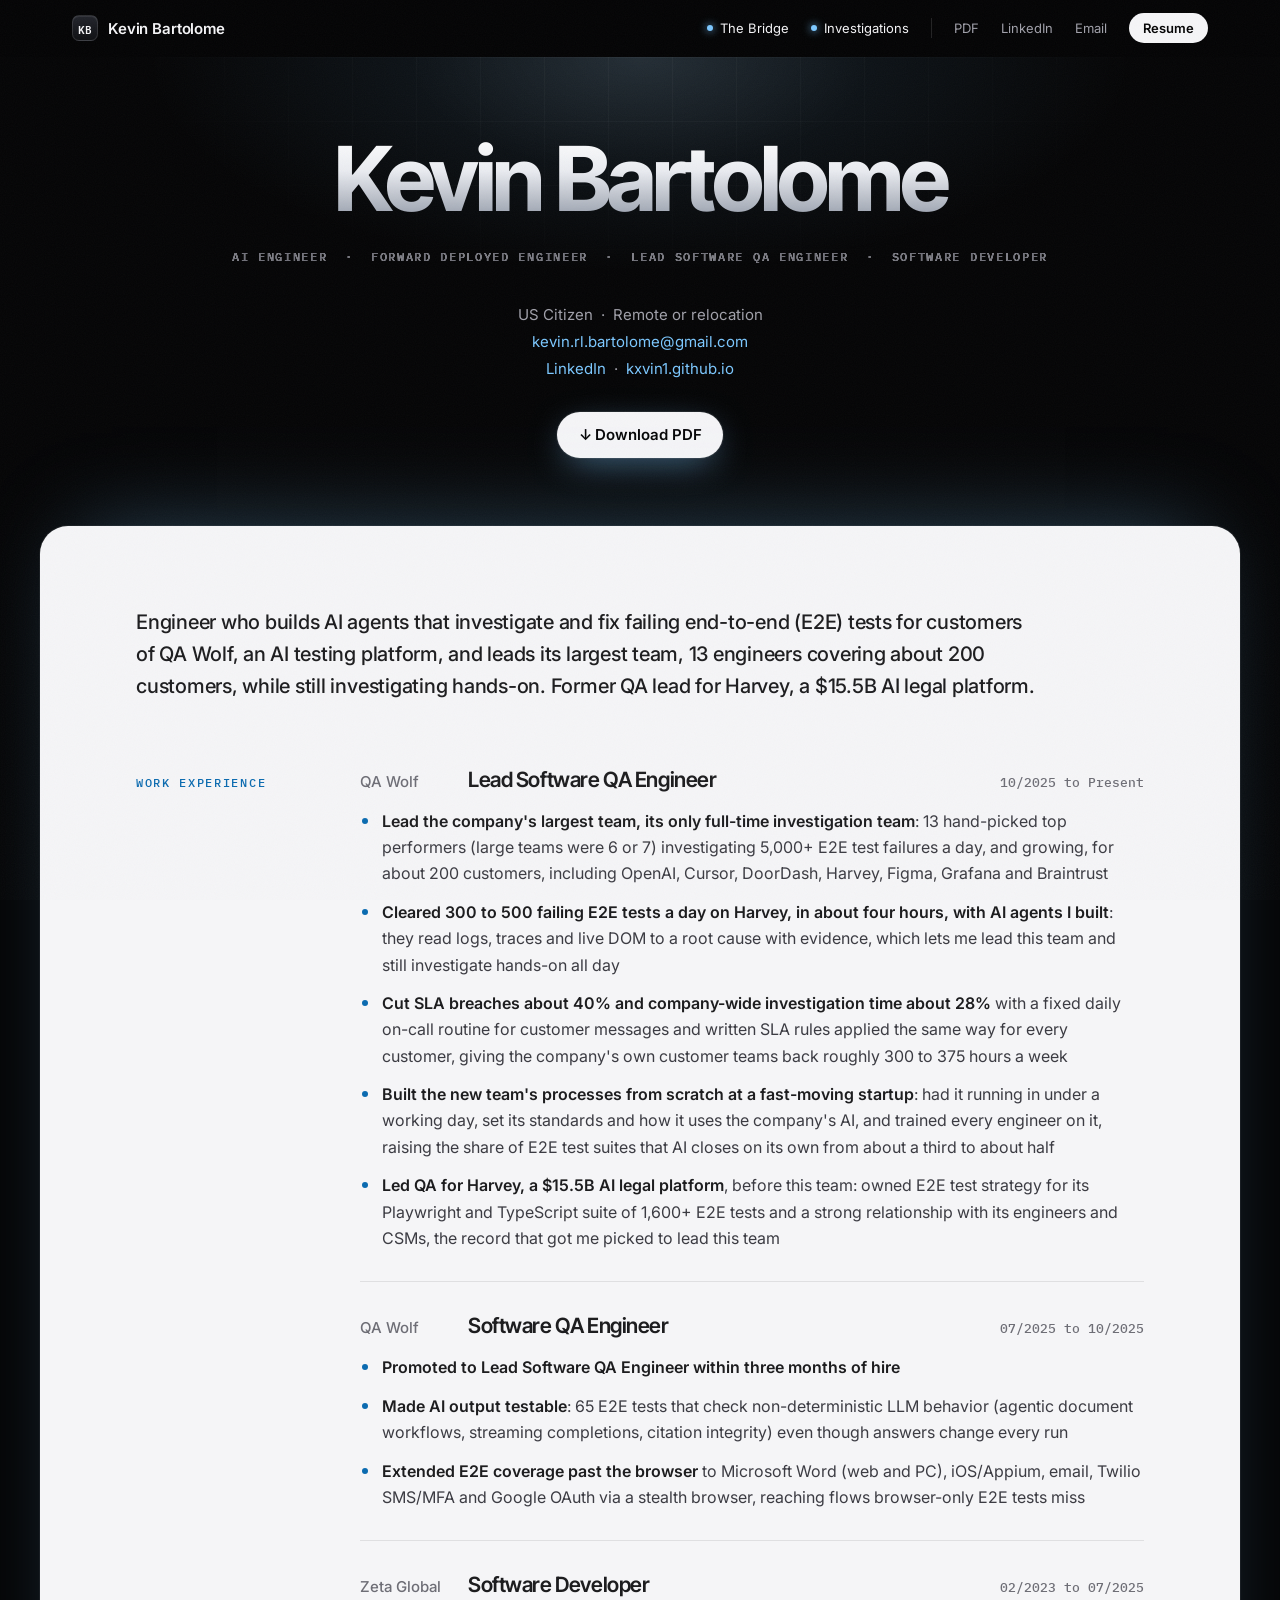
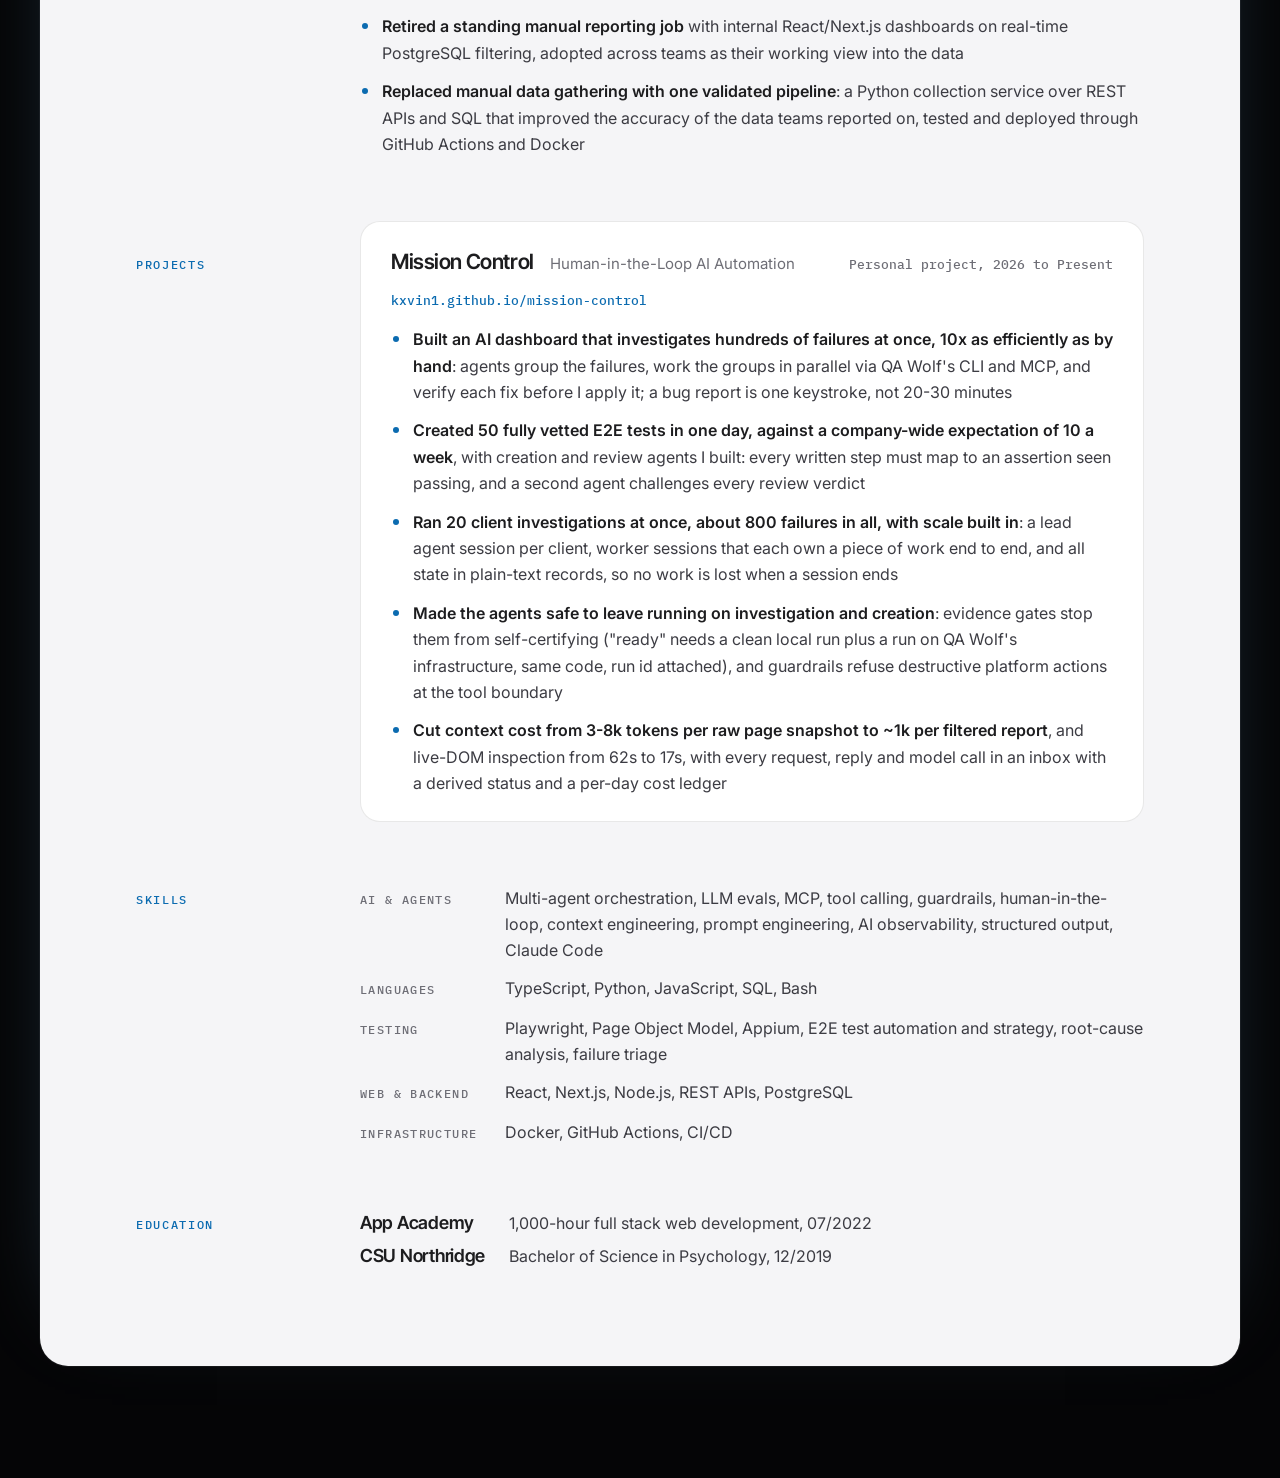
==== commit e4d0498a: "Add files via upload" ====
--- a/resume/index.html
+++ b/resume/index.html
@@ -216,7 +216,7 @@
   <ul class="b">
     <li><b>Lead the company's largest team, its only full-time investigation team</b>: 13 hand-picked top performers
     (large teams were 6 or 7) investigating 5,000+ E2E test failures a day, and growing, for about 200 customers, including
-    DoorDash, Harvey, Figma, Grafana, Metronome and Braintrust</li>
+    OpenAI, Cursor, DoorDash, Harvey, Figma, Grafana and Braintrust</li>
     <li><b>Cleared 300 to 500 failing E2E tests a day on Harvey, in about four hours, with AI agents I built</b>: they
     read logs, traces and live DOM to a root cause with evidence, which lets me lead this team and still investigate
     hands-on all day</li>
